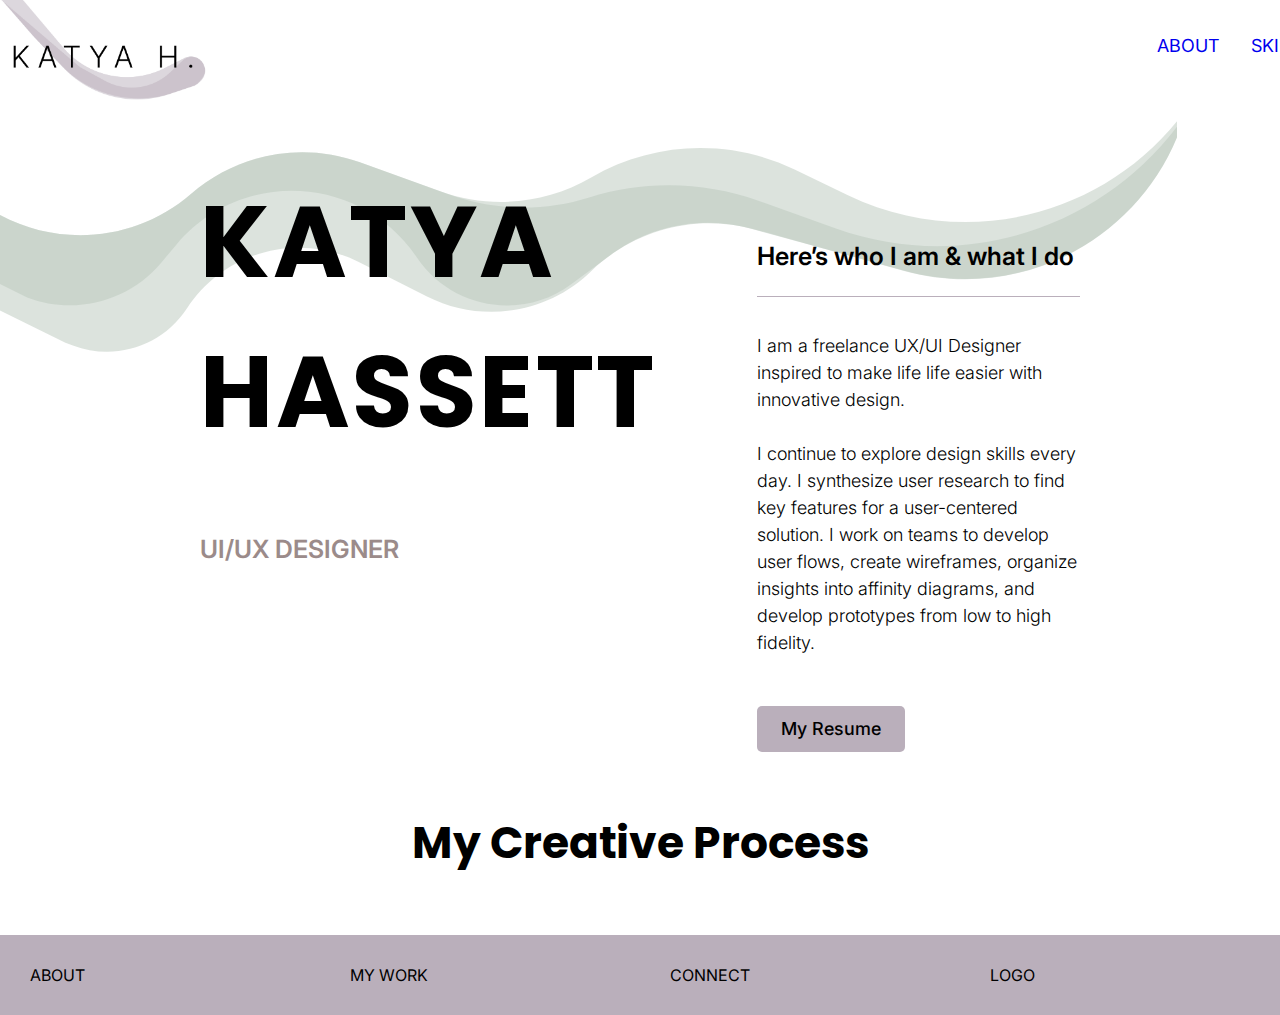
==== index.html @ 723bc956 "skills" ====
<!DOCTYPE html>
<html>
    <head>
        <title>Katya Hassett</title>
        <link rel="stylesheet" href="./style.css"
<link rel="preconnect" href="https://fonts.googleapis.com">
<link rel="preconnect" href="https://fonts.gstatic.com" crossorigin>
<link href="https://fonts.googleapis.com/css2?family=Poppins:wght@400;700&display=swap" rel="stylesheet">
<link rel="preconnect" href="https://fonts.googleapis.com">
<link rel="preconnect" href="https://fonts.gstatic.com" crossorigin>
<link href="https://fonts.googleapis.com/css2?family=Inter:wght@300;400;500;600;700&display=swap" rel="stylesheet">
    </head>

    <body class="mysite">
        <header class="nav">
            <a href="index.html">
                <img id ="logo" src="./images/logo.png" alt="Katya H. Logo">
            </a>

            <ul class="main-nav">
                <li><a href="#">ABOUT</a></li>
                <li><a href="skills.html">SKILLS</a></li>
                <li><a href="myWork.html">WORK</a></li>
                <li><a href="#">CONTACT</a></li>
            </ul>
        </header> 
        <main class="main-content">
            <div id="swirl"> 
                <svg height="496" width="100%" left="109px" position="absolute"
                viewBox="0 0 1440 496" fill="none" xmlns="http://www.w3.org/2000/svg">
                 <path opacity="0.5" d="M-635.546 -806.524L-600.464 -797.242C-524.139 -777.048 -494.987 -684.147 -546.091 -623.966C-564.326 -602.493 -573.39 -574.713 -571.328 -546.617L-530.932 3.82957C-529.333 25.6133 -523.881 46.9405 -514.829 66.8188C-483.574 135.454 -416.501 174.691 -347.272 174.962C-323.124 143.686 -281.341 130.344 -243.001 142.946L-222.844 129.457C-155.665 84.5042 -68.4273 82.9039 0.355499 125.363L105.905 190.518C176.856 234.316 268.036 226.934 331.017 172.294C383.183 127.037 455.743 113.524 520.703 136.969L610.84 169.501C667.039 189.784 729.334 184.155 780.987 154.124C851.05 113.389 936.742 110.006 1009.8 145.089L1069.78 173.891C1208.52 240.518 1367.6 192.579 1450.83 76.5283C1454.19 63.7051 1456.61 50.4302 1458 36.7646L1480.3 -507.457L1452.62 -579.404C1436.49 -621.326 1401.56 -653.204 1358.35 -665.444L1181.42 -715.552C1047.68 -753.429 1076.8 -950.815 1215.78 -948.464C1255.84 -947.786 1292.86 -926.94 1314.22 -893.033L1428.93 -710.891C1465.44 -652.918 1483.49 -585.224 1480.68 -516.769L1480.3 -507.457L1523.56 -395.01C1547.64 -332.418 1552.58 -264.081 1537.73 -198.68L1500.38 -34.0958C1490.98 7.31252 1473.79 44.5124 1450.83 76.5283C1415.08 213.021 1272.93 298.347 1132.11 259.029L965.253 212.443C910.899 197.267 852.614 206.936 806.072 238.851L803.864 240.364C795.97 245.777 788.576 251.884 781.768 258.612C732.617 307.184 657.934 318.933 596.244 287.798L519.504 249.067C451.22 214.603 367.94 237.083 326.274 301.226C298.693 343.685 245.217 361.133 197.902 343.112L189.5 339.912L35 264.132L-234.518 146.189C-237.321 144.962 -240.152 143.882 -243.001 142.946L-244.178 143.733C-276.13 165.113 -311.981 175.101 -347.272 174.962C-351.553 180.507 -355.279 186.615 -358.335 193.242C-385.604 252.398 -463.111 266.927 -509.955 221.665L-589.72 144.592C-638.559 97.4022 -655.335 26.0364 -632.637 -37.9698L-570.357 -213.588C-543.804 -288.465 -584.027 -370.531 -659.475 -395.415C-704.349 -410.215 -738.886 -446.421 -751.553 -491.943L-794.337 -645.696C-821.315 -742.649 -732.834 -832.264 -635.546 -806.524Z" fill="#B9C8BC"/>
                <path opacity="0.5" d="M-635.546 -806.524L-600.464 -797.242C-524.139 -777.048 -494.987 -684.147 -546.091 -623.966C-564.326 -602.493 -573.39 -574.713 -571.328 -546.617L-530.932 3.82957C-529.333 25.6133 -523.881 46.9405 -514.829 66.8188C-483.758 135.05 -417.289 174.228 -348.494 174.954C-324.246 139.016 -278.47 122.728 -236.15 136.887L-234.681 137.378L-222.844 129.457C-155.665 84.5042 -68.4273 82.9039 0.355499 125.363L105.905 190.518C176.856 234.316 268.036 226.934 331.017 172.294C383.183 127.037 455.743 113.524 520.703 136.969L621.23 173.251C672.004 191.576 727.387 192.735 778.883 176.551C840.926 157.052 907.639 158.348 968.878 180.241L1056.19 211.456C1205 264.656 1363.96 207.209 1448.2 85.7129C1452.94 70.0766 1456.26 53.7215 1458 36.7646L1480.3 -507.457L1452.62 -579.404C1436.49 -621.326 1401.56 -653.204 1358.35 -665.444L1181.42 -715.552C1047.68 -753.429 1076.8 -950.815 1215.78 -948.464C1255.84 -947.786 1292.86 -926.94 1314.22 -893.033L1428.93 -710.891C1465.44 -652.918 1483.49 -585.224 1480.68 -516.769L1480.3 -507.457L1523.56 -395.01C1547.64 -332.418 1552.58 -264.081 1537.73 -198.68L1499.95 -32.2079C1490.02 11.552 1472.12 51.2145 1448.2 85.7129C1408.69 216.129 1270.75 296.538 1133.64 258.956L959.83 211.318C916.788 199.52 870.523 204.165 830.553 224.02C821.26 228.635 812.308 234.108 803.974 240.287L758.394 274.082C702.636 315.422 623.645 301.795 584.961 244.163C521.961 150.302 386.515 143.153 313.984 229.861L297.449 249.629C260.673 293.593 200.064 309.401 146.5 289L-7.99998 213.22L-234.681 137.378L-244.178 143.733C-276.499 165.36 -312.809 175.33 -348.494 174.954C-351.423 179.295 -354.038 183.923 -356.295 188.818C-384.562 250.137 -464.902 265.197 -513.458 218.28L-589.72 144.592C-638.559 97.4022 -655.335 26.0364 -632.637 -37.9698L-570.357 -213.588C-543.804 -288.465 -584.027 -370.531 -659.475 -395.415C-704.349 -410.215 -738.886 -446.421 -751.553 -491.943L-794.337 -645.696C-821.315 -742.649 -732.834 -832.264 -635.546 -806.524Z" fill="#B9C8BC"/>
                </svg>
            </div>
                    
            <section class="wrapper">
                <div class="content-left">
                    <h1>KATYA HASSETT</h1>
                    <h2 id ="myTitle">UI/UX DESIGNER</h2>
                </div>
                <div class="content-right">
                    <h2 class="intro">Here’s who I am & what I do</h2>
                    <p>I am a freelance UX/UI Designer inspired to make life life easier with innovative design.<br/><br/>
                        I continue to explore design skills every day. I synthesize user research to find key features for a user-centered solution. I work on teams to develop user flows, create wireframes, organize insights into affinity diagrams, and develop prototypes from low to high fidelity. 
                    </p>
                    <button class="btn-cta">My Resume</button>
                </div>
            </section>
                <div class="CreativeProcess">
                <h4>My Creative Process</h4></div>
        
        <span class="hex"></span>

        </main>

        <footer class="wrapper footer">
            <div class="footer-col">
                <a>About</a> 
            </div>
            <div class="footer-col">
                <a>My Work</a> 
            </div><div class="footer-col">
                <a>Connect</a> 
            </div>
            <div class="footer-col">
                <a>Logo</a> 
            </div>
    
        </footer>

    </body>
</html>
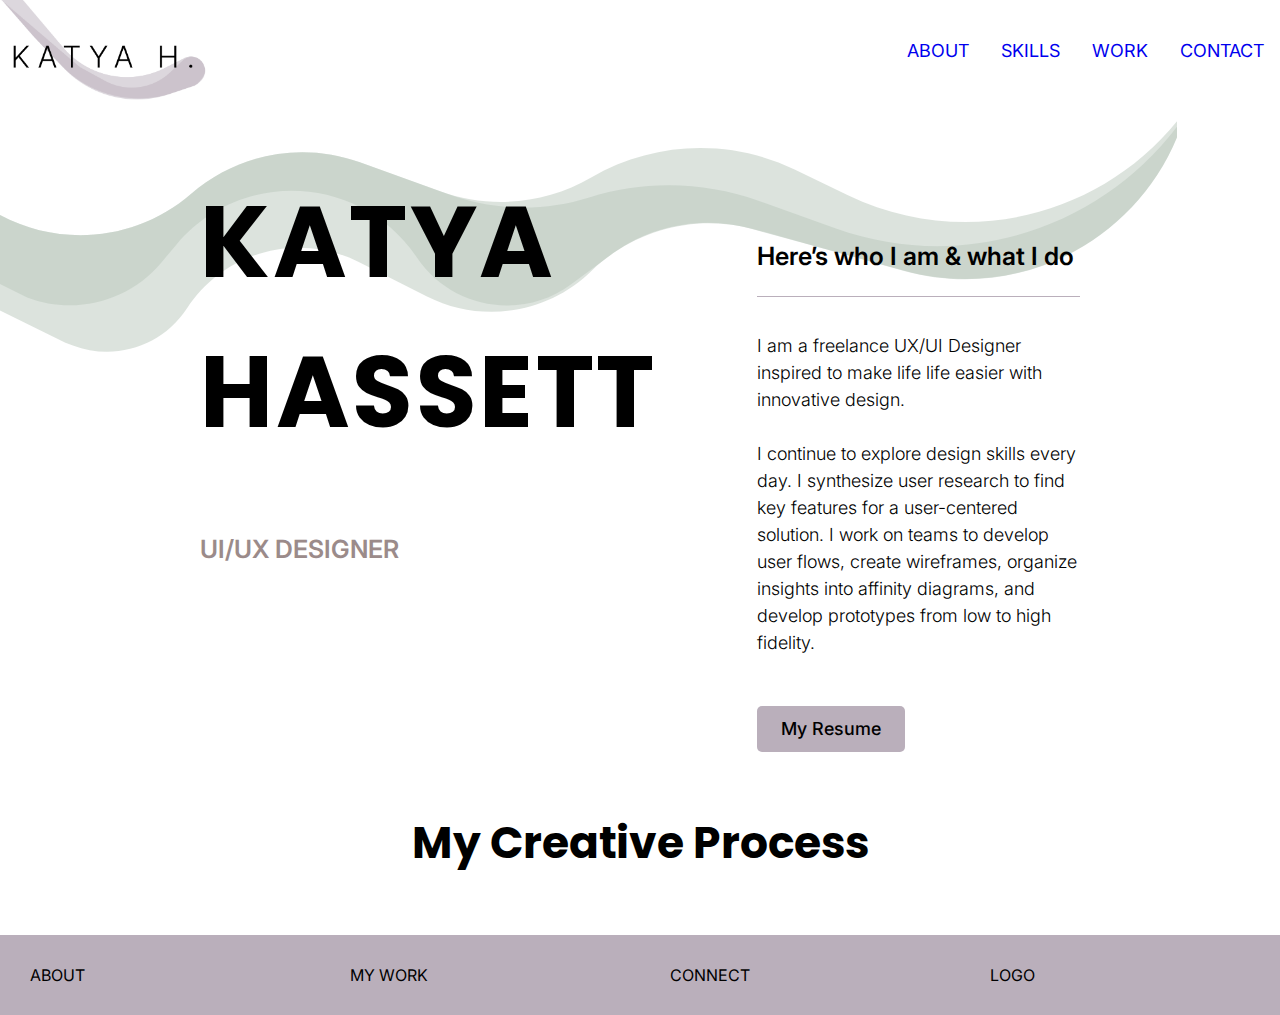
==== commit 1e68fb19: "Tools columns" ====
--- a/index.html
+++ b/index.html
@@ -2,7 +2,7 @@
 <html>
     <head>
         <title>Katya Hassett</title>
-        <link rel="stylesheet" href="./style.css"
+        <link rel="stylesheet" href="./style.css">
 <link rel="preconnect" href="https://fonts.googleapis.com">
 <link rel="preconnect" href="https://fonts.gstatic.com" crossorigin>
 <link href="https://fonts.googleapis.com/css2?family=Poppins:wght@400;700&display=swap" rel="stylesheet">
--- a/style.css
+++ b/style.css
@@ -0,0 +1,325 @@
+/* MEDIA QUERIES */  
+    @media (max-width: 375px){
+        h1{
+            font-family: Poppins;
+            font-style: normal;
+            font-weight: bold;
+            font-size: 48px;
+            line-height: 72px;
+            display: flex;
+            align-items: center;
+            letter-spacing: 0.025em;
+        }
+        h2{
+            font-family: Inter;
+            font-style: normal;
+            font-weight: 600;
+            font-size: 18px;
+            line-height: 22px;
+        }
+        h4{
+            font-family: Poppins;
+            font-style: normal;
+            font-weight: bold;
+            font-size: 20px;
+            line-height: 30px;
+            display: flex;
+            align-items: center;
+        }
+        p{
+            font-family: Inter;
+            font-style: normal;
+            font-weight: normal;
+            font-size: 8px;
+            line-height: 163%;
+        }
+        .wrapper{
+            display: flex;
+            flex-direction:column;
+        }
+    }
+    
+    /*GRIDS*/
+
+    .grid-container {
+        display: grid;
+        grid-template-areas:
+          'main main';
+        grid-gap: 10px;
+        background-color: #2196F3;
+        padding: 10px;
+        } 
+      
+        .item1 { grid-area: header; }
+        .item2 { grid-area: main; }
+        .item3 { grid-area: right; }
+        .item4 { grid-area: footer; }
+    
+    #swirl{
+            position: absolute;
+            width: 100%;
+            z-index: -999;
+            top: 13px;
+            left: -103px;
+    }
+    
+    /* STYLING */
+
+    h1{
+        font-family: Poppins;
+        font-style: normal;
+        font-weight: bold;
+        font-size: 100px;
+        line-height: 150px;
+        letter-spacing: 0.025em;
+    }
+    
+    h2{
+        font-family: Inter;
+        font-style: normal;
+        font-weight: 600;
+        font-size: 25px;
+        line-height: 30px;
+    }
+    
+    h3{
+        font-family: Inter;
+        font-style: normal;
+        font-weight: 600;
+        font-size: 25px;
+        line-height: 30px;
+    }
+    
+    h4{
+        font-family: Poppins;
+        font-style: normal;
+        font-weight: bold;
+        font-size: 44px;
+        line-height: 66px;
+    }
+
+    p{
+        font-family: Inter;
+        font-style: normal;
+        font-weight: 300;
+        font-size: 18px;
+        line-height: 150%;
+    }
+
+    /* PAGE LAYOUT */
+
+    .mysite{
+        display: flex;
+        min-height: 100vh;
+        flex-direction: column;
+        margin: 0px;
+    }
+
+    .content-left{
+        width: 50%;
+        padding:0 0 0 200px;
+    }
+
+    .content-right{
+        width: 50%;
+        padding: 120px 200px 0px 100px;
+    }
+    
+    #myTitle{
+        color: #9B8B8A;
+    }    
+
+    /* NAVIGATION BAR */
+    
+    .nav{
+        width:100%;
+        padding: 0%;
+        display: flex;
+        font-family: "Inter", sans-serif;
+        font-size: 18px;
+        flex-direction: row;
+    }
+    
+    a {
+        text-decoration: none;
+    }
+    
+    .main-nav{
+        display: flex;
+        flex-direction: row; 
+        justify-content: end;
+        align-items: center;
+        width: 83%;
+    }
+
+    #logo{
+        margin: 0px;
+        height: 100px;
+        text-align: center;
+        float: left;
+    }
+    
+    .header {
+            flex-direction: row;
+            justify-content: left;
+            width: 80%;
+            margin: 0 auto;
+            max-width: 1150px;
+        }
+    
+    li {
+        float: right;
+        display: block;
+        color: black;
+        text-align: center;
+        padding: 16px;
+        text-decoration: none;
+    }
+
+    ul{
+        width: 100%;
+        margin-left: auto;
+        list-style-type: none;
+        margin: 0;
+        padding: 0;
+        overflow: hidden;
+    }
+    
+    .wrapper{
+        display: flex;
+        flex-direction: row;
+    }
+    
+       
+    .intro{
+        padding:0 0 25px 0;
+        border-bottom: 1px solid #BAAFBB;
+        margin-bottom: 35px;
+    }
+/*
+    .hex {
+        margin-top: 30px;
+        width: 104px;
+        height: 60px;
+        background-color: red;
+        color: red;
+        position: relative;
+        display: inline-block;
+    }
+    .hex:before {
+        content: " ";
+        border-bottom: 30px solid;
+        border-color: inherit;
+        border-left: 100px solid transparent;
+        border-right: 100px solid transparent;
+        position: absolute;
+        top: -30px;
+    }
+    .hex:after {
+        content: "";
+        position: absolute;
+        bottom: -30px;
+        border-top: 30px solid;
+        border-color: inherit;
+        border-left: 100px solid transparent;
+        border-right: 100px solid transparent;
+    }
+*/ 
+    /* BUTTONS */
+
+    .btn-cta{
+        border: 1px transparent;
+        background-color: #BAAFBB;
+        font-size: 18px;
+        margin-top: 50px;
+
+        /* Auto Layout */
+        display: flex;
+        justify-content: center;
+        align-items: center;
+        padding: 12px 24px;
+        border-radius: 5px;
+
+        font-family: Inter;
+        font-style: normal;
+        font-weight: 500;
+        font-size: 18px;
+        line-height: 22px;
+
+        align-items: center;
+        text-align: center;
+
+        color: #000000;
+    }
+    
+    .btn-cta:hover {
+
+        border: 1px solid #896E8B;
+        background: #FFFFFF;
+
+    }
+
+    .CreativeProcess{
+        text-align: center;
+    }
+
+    .footer{
+        font-family: Inter;
+        background-color: #BAAFBB;
+        width: 100%;
+        color: black;
+        text-transform: uppercase;
+    }
+
+    .footer-col{
+        width: 25%;
+        padding: 30px;
+    }
+
+    .m-a{
+        margin: auto;
+    } 
+    
+    /* Create four equal columns that floats next to each other */
+    .row {
+    width: 33%;
+    flex-grow: 1;
+    display: flex;
+    flex-direction: column;
+    justify-content: space-between;
+    }
+    
+    /* Content */
+    .content {
+    background-color: white;
+    padding: 50px;
+    display:flex;
+    flex-direction: column;
+    align-items: center;
+    }
+
+    .casestudy{
+        margin: auto;
+        align-items:center;
+    }
+
+/* TOOLS */
+
+    .container{
+        justify-content: space-around;
+        padding: 30px;
+        align-self: flex
+    }
+    .column-tools-top{
+        width: 33%;
+    }
+
+    .colum-tools-bottom{
+        width: 50%;
+    }
+    .svg{
+        width: 200px;
+        height: 185px;
+        background-color: #B9C8BC;
+        border-radius: 50%;
+    }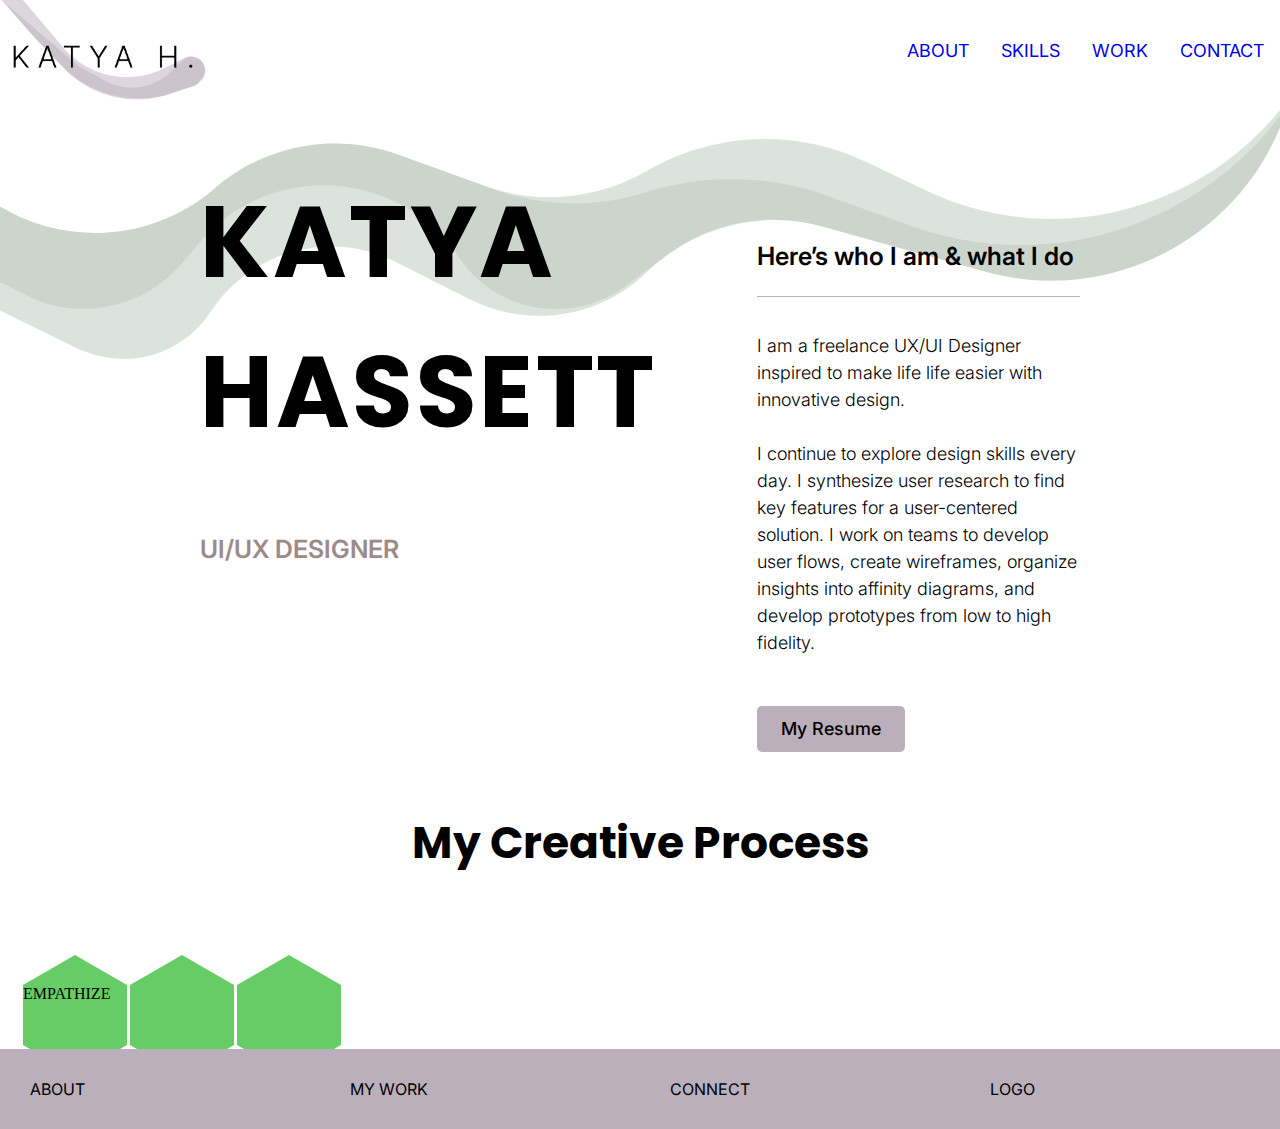
==== commit 61f7bc94: "Hexagons take 1" ====
--- a/index.html
+++ b/index.html
@@ -46,11 +46,32 @@
                     <button class="btn-cta">My Resume</button>
                 </div>
             </section>
-                <div class="CreativeProcess">
-                <h4>My Creative Process</h4></div>
-        
-        <span class="hex"></span>
 
+            <div class="CreativeProcess">
+                <h4>My Creative Process</h4>
+            </div>
+
+            <div class="hex-row">
+                <div class="hex">
+                    <div class="top"></div>
+                    <div class="middle">
+                        <span>EMPATHIZE</span>
+                    </div>
+                    <div class="bottom"></div>
+                </div>
+            
+                <div class="hex">
+                    <div class="top"></div>
+                    <div class="middle"></div>
+                    <div class="bottom"></div>
+                </div>
+            
+                <div class="hex">
+                    <div class="top"></div>
+                    <div class="middle"></div>
+                    <div class="bottom"></div>
+                </div>
+            </div>
         </main>
 
         <footer class="wrapper footer">
--- a/style.css
+++ b/style.css
@@ -57,7 +57,6 @@
     
     #swirl{
             position: absolute;
-            width: 100%;
             z-index: -999;
             top: 13px;
             left: -103px;
@@ -196,35 +195,8 @@
         border-bottom: 1px solid #BAAFBB;
         margin-bottom: 35px;
     }
-/*
-    .hex {
-        margin-top: 30px;
-        width: 104px;
-        height: 60px;
-        background-color: red;
-        color: red;
-        position: relative;
-        display: inline-block;
-    }
-    .hex:before {
-        content: " ";
-        border-bottom: 30px solid;
-        border-color: inherit;
-        border-left: 100px solid transparent;
-        border-right: 100px solid transparent;
-        position: absolute;
-        top: -30px;
-    }
-    .hex:after {
-        content: "";
-        position: absolute;
-        bottom: -30px;
-        border-top: 30px solid;
-        border-color: inherit;
-        border-left: 100px solid transparent;
-        border-right: 100px solid transparent;
-    }
-*/ 
+
+    
     /* BUTTONS */
 
     .btn-cta{
@@ -287,6 +259,7 @@
     display: flex;
     flex-direction: column;
     justify-content: space-between;
+    align-items: baseline;
     }
     
     /* Content */
@@ -308,18 +281,65 @@
     .container{
         justify-content: space-around;
         padding: 30px;
-        align-self: flex
+        align-items: baseline;
     }
     .column-tools-top{
         width: 33%;
-    }
-
-    .colum-tools-bottom{
+        padding: 50px;
+        text-align: center;
+    }
+
+    .column-tools-bottom{
         width: 50%;
+        padding: 50px;
+        text-align: center;
     }
     .svg{
-        width: 200px;
-        height: 185px;
+        width: 59px;
+        height: 59px;
         background-color: #B9C8BC;
         border-radius: 50%;
+        margin: auto;
+    }
+
+    .svg-wrapper{
+        width: 200px;
+        height: 200px;
+        background-color: #B9C8BC;
+        border-radius: 50%;
+        margin: auto;
+        display: flex;
+    }
+
+    /* HEXAGONS */
+
+    .hex {
+        float: left;
+        margin-left: 3px;
+        margin-bottom: -26px;
+    }
+    .hex .top {
+        width: 0;
+        border-bottom: 30px solid #6C6;
+        border-left: 52px solid transparent;
+        border-right: 52px solid transparent;
+    }
+    .hex .middle {
+        width: 104px;
+        height: 60px;
+        background: #6C6;
+    }
+    .hex .bottom {
+        width: 0;
+        border-top: 30px solid #6C6;
+        border-left: 52px solid transparent;
+        border-right: 52px solid transparent;
+    }
+    .hex-row {
+        clear: left;
+        width: 100%;
+        padding: 20px;
+    }
+    .hex-row.even {
+        margin-left: 53px;
     }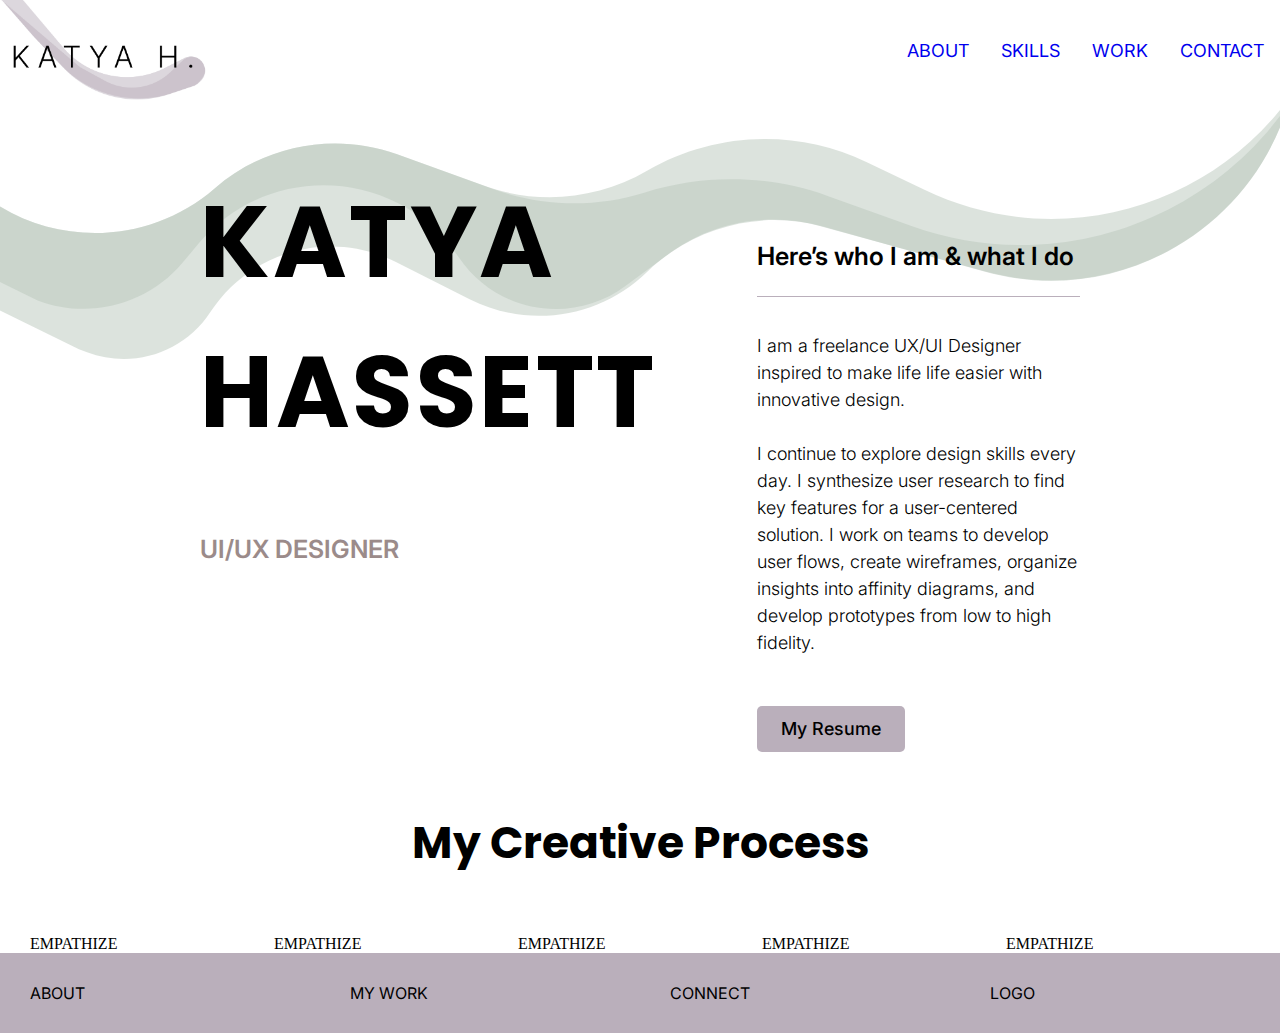
==== commit 31d2d2fd: "hexagon pngs" ====
--- a/index.html
+++ b/index.html
@@ -51,25 +51,25 @@
                 <h4>My Creative Process</h4>
             </div>
 
-            <div class="hex-row">
-                <div class="hex">
-                    <div class="top"></div>
-                    <div class="middle">
-                        <span>EMPATHIZE</span>
-                    </div>
-                    <div class="bottom"></div>
+            <div class="wrapper-hex">
+                <div class="hex-col">
+                    <span>EMPATHIZE</span>
                 </div>
             
-                <div class="hex">
-                    <div class="top"></div>
-                    <div class="middle"></div>
-                    <div class="bottom"></div>
+                <div class="hex-col">
+                    <span>EMPATHIZE</span>
                 </div>
             
-                <div class="hex">
-                    <div class="top"></div>
-                    <div class="middle"></div>
-                    <div class="bottom"></div>
+                <div class="hex-col">
+                    <span>EMPATHIZE</span>
+                </div>
+
+                <div class="hex-col">
+                    <span>EMPATHIZE</span>
+                </div>
+
+                <div class="hex-col">
+                    <span>EMPATHIZE</span>
                 </div>
             </div>
         </main>
--- a/style.css
+++ b/style.css
@@ -35,7 +35,7 @@
         }
         .wrapper{
             display: flex;
-            flex-direction:column;
+            flex-direction: column;
         }
     }
     
@@ -313,33 +313,13 @@
 
     /* HEXAGONS */
 
-    .hex {
-        float: left;
-        margin-left: 3px;
-        margin-bottom: -26px;
-    }
-    .hex .top {
-        width: 0;
-        border-bottom: 30px solid #6C6;
-        border-left: 52px solid transparent;
-        border-right: 52px solid transparent;
-    }
-    .hex .middle {
-        width: 104px;
-        height: 60px;
-        background: #6C6;
-    }
-    .hex .bottom {
-        width: 0;
-        border-top: 30px solid #6C6;
-        border-left: 52px solid transparent;
-        border-right: 52px solid transparent;
-    }
-    .hex-row {
-        clear: left;
-        width: 100%;
-        padding: 20px;
-    }
-    .hex-row.even {
-        margin-left: 53px;
-    }+    .wrapper-hex {
+        display: flex;
+        flex-direction: row;
+        margin: 0 30px;
+    }
+      
+    .hex-col {
+        background-image: url("./images/Hexagon_blank.png");
+        width: 20%;
+    }
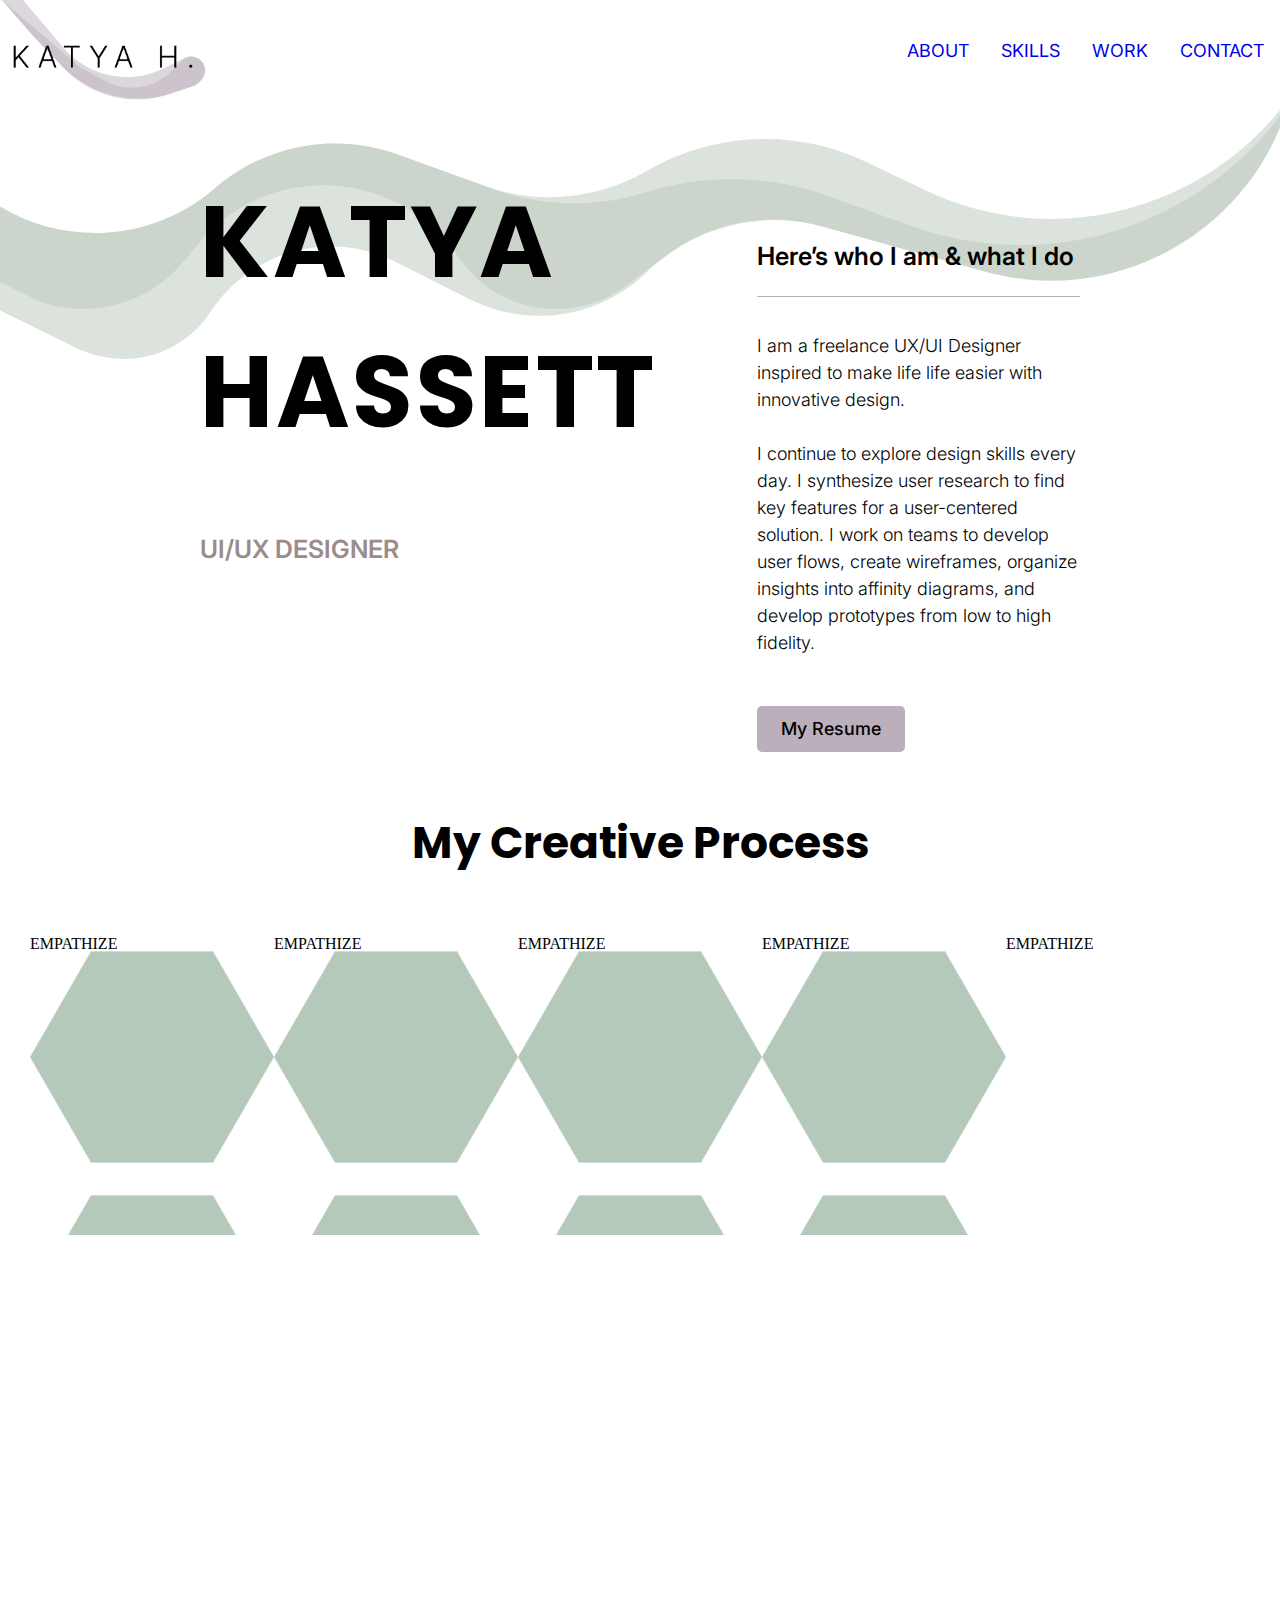
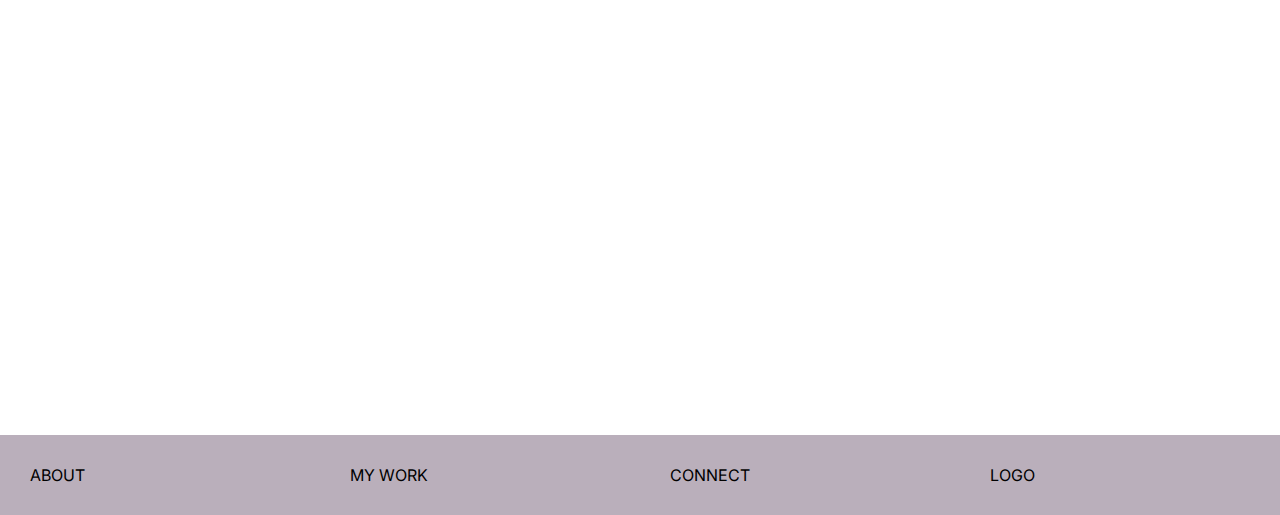
==== commit 7265c7a1: "Ed.gov linked in My work, added hexagon images." ====
--- a/index.html
+++ b/index.html
@@ -52,19 +52,19 @@
             </div>
 
             <div class="wrapper-hex">
-                <div class="hex-col">
+                <div class="hex-col hex">
                     <span>EMPATHIZE</span>
                 </div>
             
-                <div class="hex-col">
+                <div class="hex-col hex">
                     <span>EMPATHIZE</span>
                 </div>
             
-                <div class="hex-col">
+                <div class="hex-col hex">
                     <span>EMPATHIZE</span>
                 </div>
 
-                <div class="hex-col">
+                <div class="hex-col hex">
                     <span>EMPATHIZE</span>
                 </div>
 
--- a/style.css
+++ b/style.css
@@ -316,10 +316,21 @@
     .wrapper-hex {
         display: flex;
         flex-direction: row;
-        margin: 0 30px;
+        margin: 0 30px 100px 30px;
     }
       
     .hex-col {
+        width: 20%;
+        height: 1000px;
+    }
+
+    .hex{    
+        height: 300px;
         background-image: url("./images/Hexagon_blank.png");
-        width: 20%;
-    }
+        background-size: 100%;
+    }
+
+    .hex-top{
+        width: 33%;
+    }
+    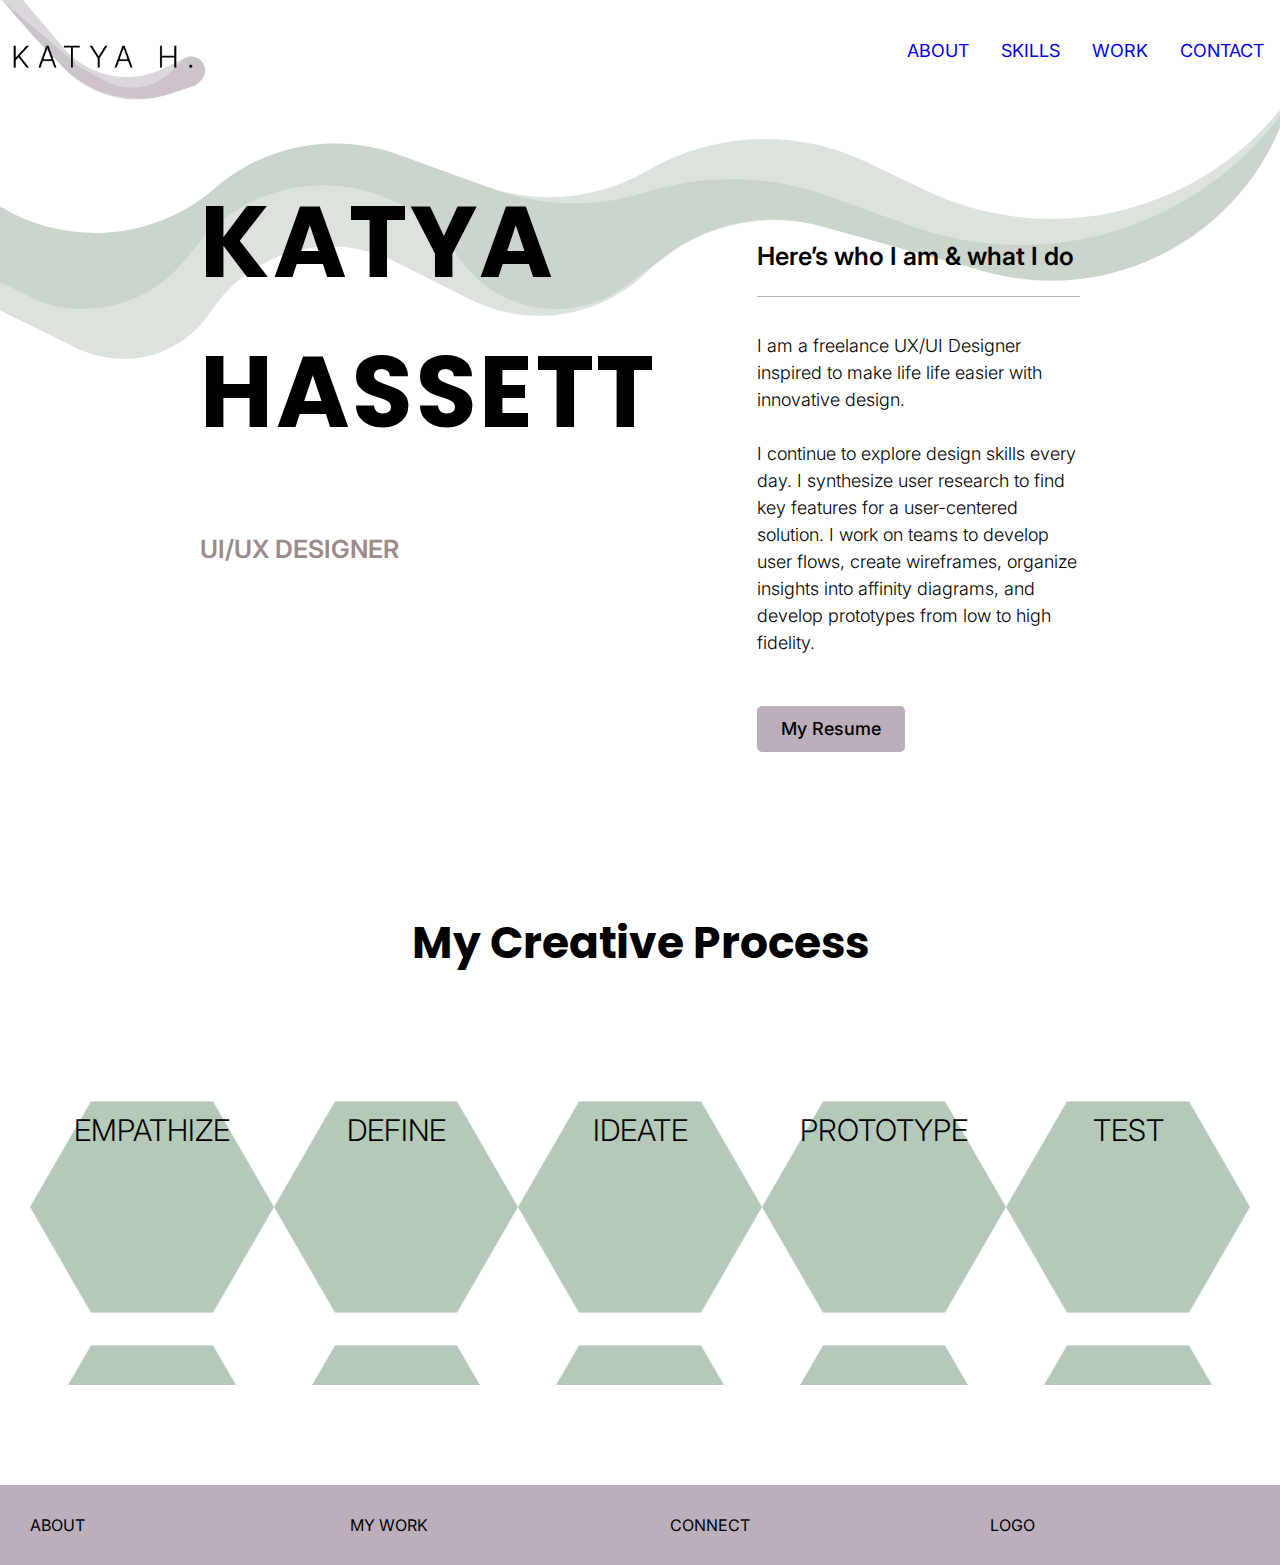
==== commit c12b2d6b: "Hexagon hovering" ====
--- a/index.html
+++ b/index.html
@@ -53,27 +53,27 @@
 
             <div class="wrapper-hex">
                 <div class="hex-col hex">
-                    <span>EMPATHIZE</span>
+                    <h3>EMPATHIZE</h3>
                 </div>
             
                 <div class="hex-col hex">
-                    <span>EMPATHIZE</span>
+                    <h3>DEFINE</h3>
                 </div>
             
                 <div class="hex-col hex">
-                    <span>EMPATHIZE</span>
+                    <h3>IDEATE</h3>
                 </div>
 
                 <div class="hex-col hex">
-                    <span>EMPATHIZE</span>
+                    <h3>PROTOTYPE</h3>
                 </div>
 
-                <div class="hex-col">
-                    <span>EMPATHIZE</span>
+                <div class="hex-col hex">
+                    <h3>TEST</h3>
                 </div>
             </div>
         </main>
-
+        
         <footer class="wrapper footer">
             <div class="footer-col">
                 <a>About</a> 
--- a/style.css
+++ b/style.css
@@ -84,8 +84,8 @@
     h3{
         font-family: Inter;
         font-style: normal;
-        font-weight: 600;
-        font-size: 25px;
+        font-weight: 300;
+        font-size: 30px;
         line-height: 30px;
     }
     
@@ -233,6 +233,7 @@
 
     .CreativeProcess{
         text-align: center;
+        padding: 100px 0px 50px 0px;
     }
 
     .footer{
@@ -321,16 +322,22 @@
       
     .hex-col {
         width: 20%;
-        height: 1000px;
+        height: 500px;
     }
 
     .hex{    
         height: 300px;
         background-image: url("./images/Hexagon_blank.png");
         background-size: 100%;
+        text-align: center;
+        vertical-align: middle;
     }
 
     .hex-top{
         width: 33%;
     }
-    +    
+    .hex:hover{
+        background-image: url("./images/hexagon-dark.png");
+        color: white;
+    }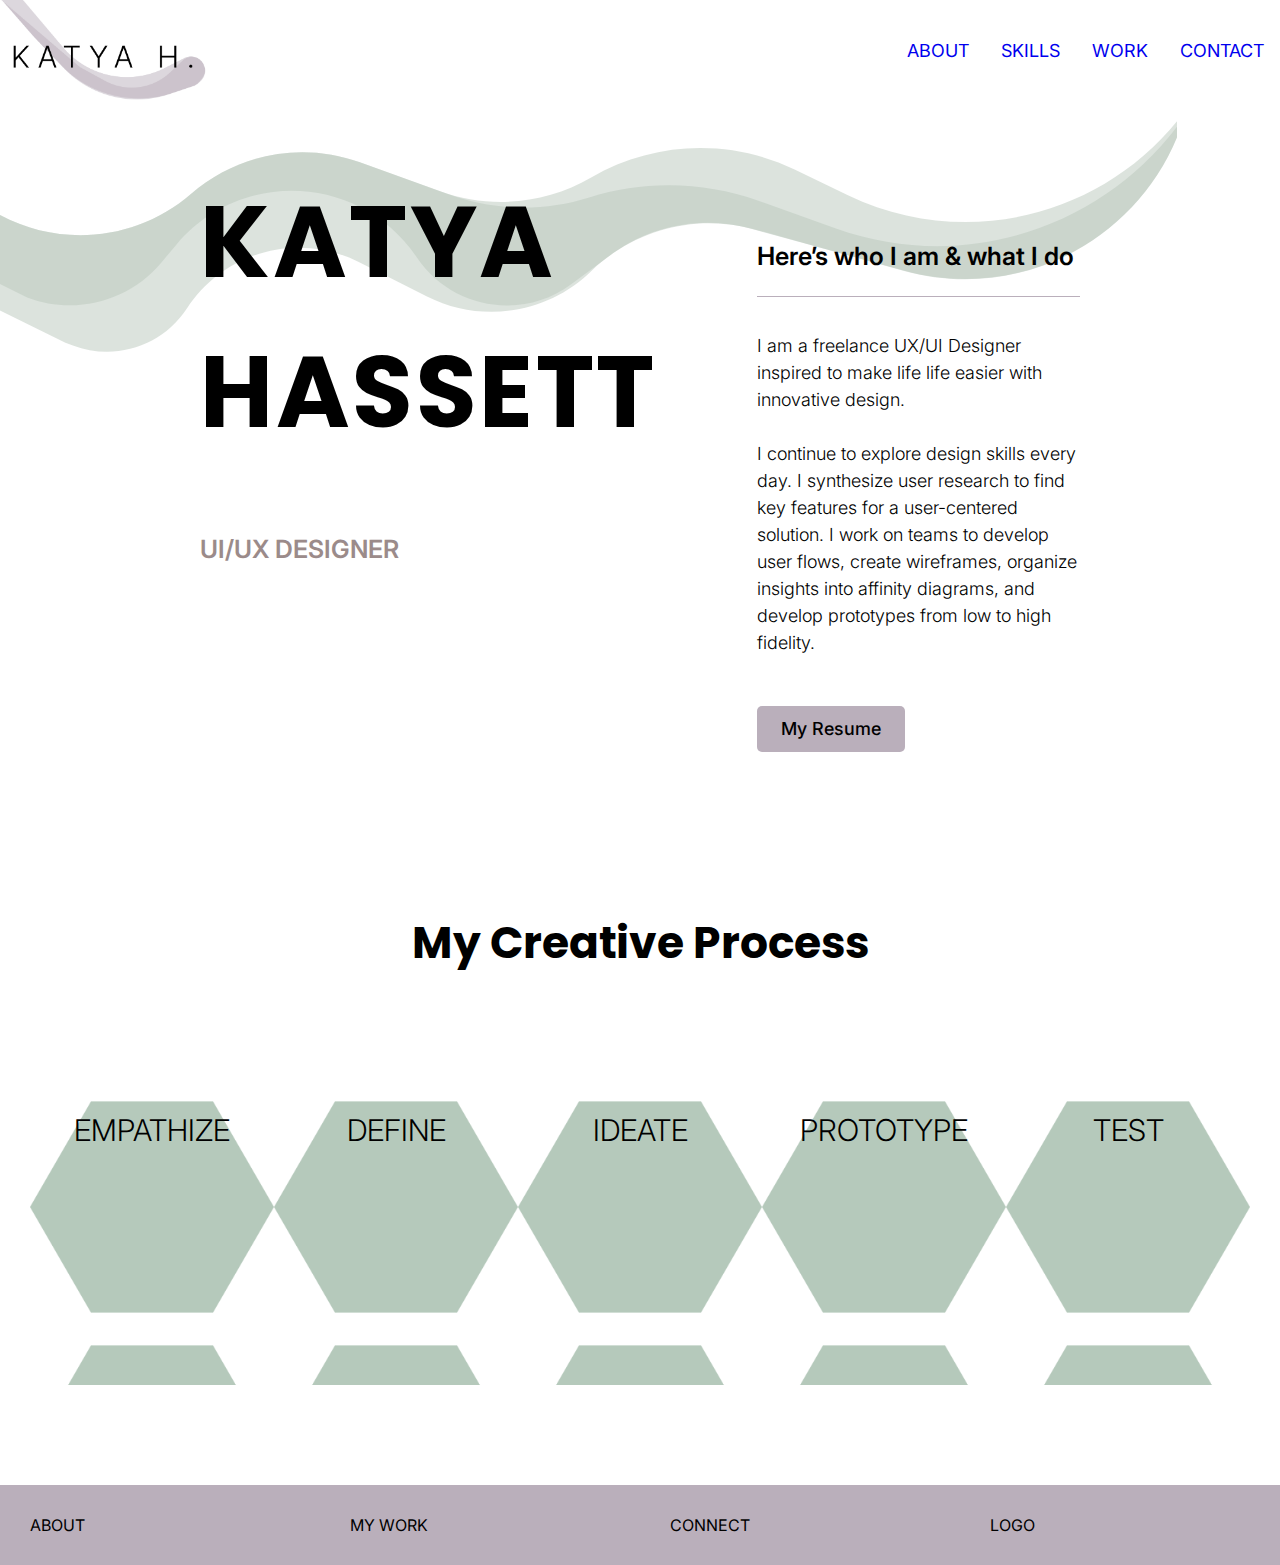
==== commit 1d4fab4f: "media q?" ====
--- a/index.html
+++ b/index.html
@@ -25,7 +25,7 @@
             </ul>
         </header> 
         <main class="main-content">
-            <div id="swirl"> 
+            <div class="swirl"> 
                 <svg height="496" width="100%" left="109px" position="absolute"
                 viewBox="0 0 1440 496" fill="none" xmlns="http://www.w3.org/2000/svg">
                  <path opacity="0.5" d="M-635.546 -806.524L-600.464 -797.242C-524.139 -777.048 -494.987 -684.147 -546.091 -623.966C-564.326 -602.493 -573.39 -574.713 -571.328 -546.617L-530.932 3.82957C-529.333 25.6133 -523.881 46.9405 -514.829 66.8188C-483.574 135.454 -416.501 174.691 -347.272 174.962C-323.124 143.686 -281.341 130.344 -243.001 142.946L-222.844 129.457C-155.665 84.5042 -68.4273 82.9039 0.355499 125.363L105.905 190.518C176.856 234.316 268.036 226.934 331.017 172.294C383.183 127.037 455.743 113.524 520.703 136.969L610.84 169.501C667.039 189.784 729.334 184.155 780.987 154.124C851.05 113.389 936.742 110.006 1009.8 145.089L1069.78 173.891C1208.52 240.518 1367.6 192.579 1450.83 76.5283C1454.19 63.7051 1456.61 50.4302 1458 36.7646L1480.3 -507.457L1452.62 -579.404C1436.49 -621.326 1401.56 -653.204 1358.35 -665.444L1181.42 -715.552C1047.68 -753.429 1076.8 -950.815 1215.78 -948.464C1255.84 -947.786 1292.86 -926.94 1314.22 -893.033L1428.93 -710.891C1465.44 -652.918 1483.49 -585.224 1480.68 -516.769L1480.3 -507.457L1523.56 -395.01C1547.64 -332.418 1552.58 -264.081 1537.73 -198.68L1500.38 -34.0958C1490.98 7.31252 1473.79 44.5124 1450.83 76.5283C1415.08 213.021 1272.93 298.347 1132.11 259.029L965.253 212.443C910.899 197.267 852.614 206.936 806.072 238.851L803.864 240.364C795.97 245.777 788.576 251.884 781.768 258.612C732.617 307.184 657.934 318.933 596.244 287.798L519.504 249.067C451.22 214.603 367.94 237.083 326.274 301.226C298.693 343.685 245.217 361.133 197.902 343.112L189.5 339.912L35 264.132L-234.518 146.189C-237.321 144.962 -240.152 143.882 -243.001 142.946L-244.178 143.733C-276.13 165.113 -311.981 175.101 -347.272 174.962C-351.553 180.507 -355.279 186.615 -358.335 193.242C-385.604 252.398 -463.111 266.927 -509.955 221.665L-589.72 144.592C-638.559 97.4022 -655.335 26.0364 -632.637 -37.9698L-570.357 -213.588C-543.804 -288.465 -584.027 -370.531 -659.475 -395.415C-704.349 -410.215 -738.886 -446.421 -751.553 -491.943L-794.337 -645.696C-821.315 -742.649 -732.834 -832.264 -635.546 -806.524Z" fill="#B9C8BC"/>
@@ -73,7 +73,7 @@
                 </div>
             </div>
         </main>
-        
+
         <footer class="wrapper footer">
             <div class="footer-col">
                 <a>About</a> 
--- a/style.css
+++ b/style.css
@@ -1,43 +1,4 @@
-/* MEDIA QUERIES */  
-    @media (max-width: 375px){
-        h1{
-            font-family: Poppins;
-            font-style: normal;
-            font-weight: bold;
-            font-size: 48px;
-            line-height: 72px;
-            display: flex;
-            align-items: center;
-            letter-spacing: 0.025em;
-        }
-        h2{
-            font-family: Inter;
-            font-style: normal;
-            font-weight: 600;
-            font-size: 18px;
-            line-height: 22px;
-        }
-        h4{
-            font-family: Poppins;
-            font-style: normal;
-            font-weight: bold;
-            font-size: 20px;
-            line-height: 30px;
-            display: flex;
-            align-items: center;
-        }
-        p{
-            font-family: Inter;
-            font-style: normal;
-            font-weight: normal;
-            font-size: 8px;
-            line-height: 163%;
-        }
-        .wrapper{
-            display: flex;
-            flex-direction: column;
-        }
-    }
+
     
     /*GRIDS*/
 
@@ -55,9 +16,10 @@
         .item3 { grid-area: right; }
         .item4 { grid-area: footer; }
     
-    #swirl{
+    .swirl{
             position: absolute;
             z-index: -999;
+            width: 100%; 
             top: 13px;
             left: -103px;
     }
@@ -228,7 +190,7 @@
 
         border: 1px solid #896E8B;
         background: #FFFFFF;
-
+        cursor: pointer;
     }
 
     .CreativeProcess{
@@ -281,23 +243,22 @@
 
     .container{
         justify-content: space-around;
-        padding: 30px;
         align-items: baseline;
     }
     .column-tools-top{
         width: 33%;
-        padding: 50px;
+        padding: 50px 0px;
         text-align: center;
     }
 
     .column-tools-bottom{
         width: 50%;
-        padding: 50px;
+        padding: 0px 0px 50px 0px;
         text-align: center;
     }
     .svg{
-        width: 59px;
-        height: 59px;
+        width: 80px;
+        height: 80px;
         background-color: #B9C8BC;
         border-radius: 50%;
         margin: auto;
@@ -330,7 +291,6 @@
         background-image: url("./images/Hexagon_blank.png");
         background-size: 100%;
         text-align: center;
-        vertical-align: middle;
     }
 
     .hex-top{
@@ -340,4 +300,53 @@
     .hex:hover{
         background-image: url("./images/hexagon-dark.png");
         color: white;
+    }
+
+
+    /* MEDIA QUERIES */  
+    @media only screen and (max-width: 600){
+        
+        main{
+            display: flex;
+            flex-direction: column;
+        }
+    
+
+        h1{
+            font-family: Poppins;
+            font-style: normal;
+            font-weight: bold;
+            font-size: 48px;
+            line-height: 72px;
+            display: flex;
+            align-items: center;
+            letter-spacing: 0.025em;
+        }
+        h2{
+            font-family: Inter;
+            font-style: normal;
+            font-weight: 600;
+            font-size: 18px;
+            line-height: 22px;
+        }
+        h4{
+            font-family: Poppins;
+            font-style: normal;
+            font-weight: bold;
+            font-size: 20px;
+            line-height: 30px;
+            display: flex;
+            align-items: center;
+        }
+        p{
+            font-family: Inter;
+            font-style: normal;
+            font-weight: normal;
+            font-size: 8px;
+            line-height: 163%;
+        }
+        .wrapper{
+            display: flex;
+            flex-direction: column;
+        }
     }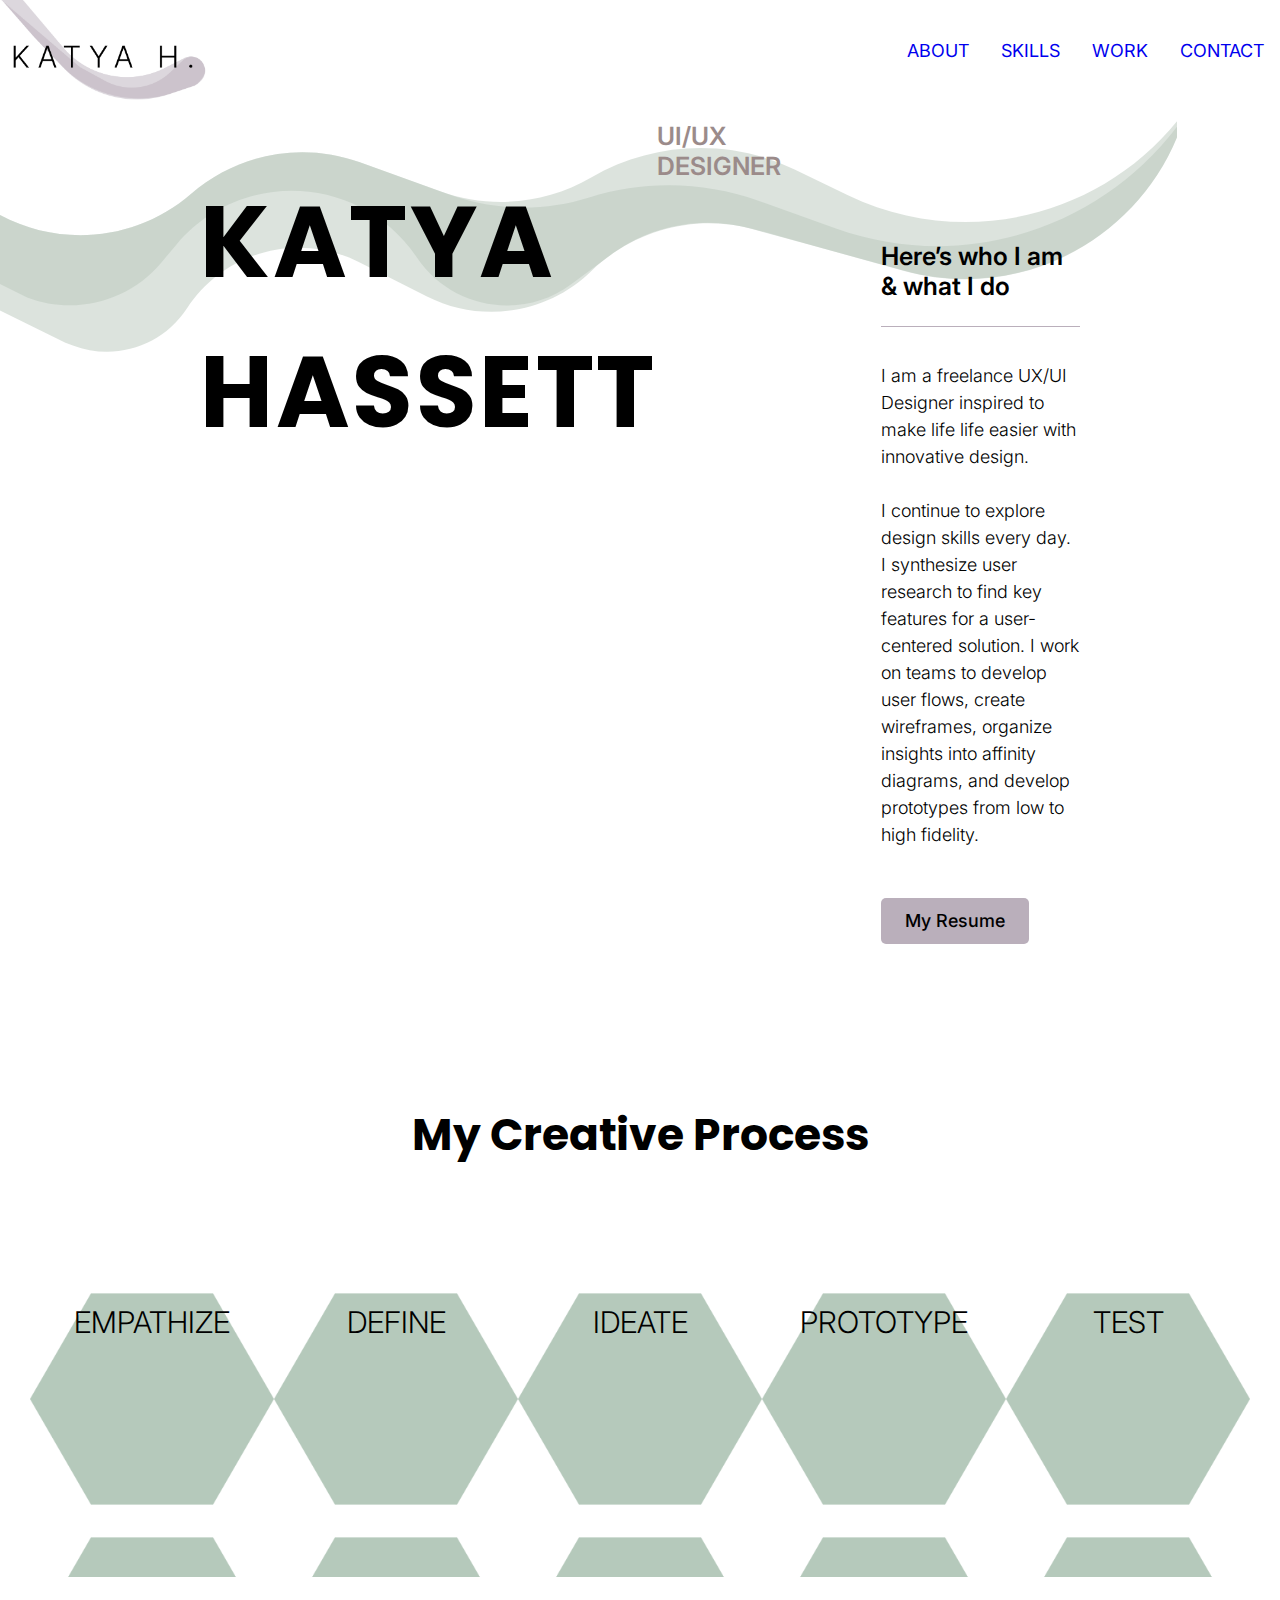
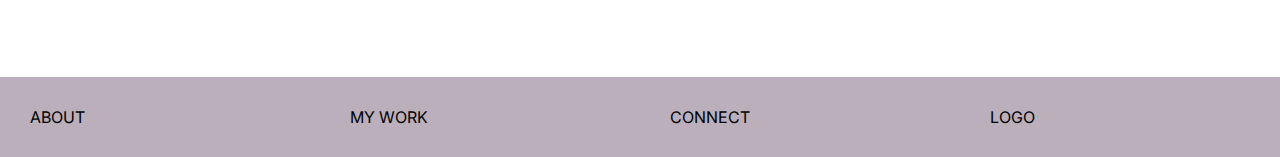
==== commit 51df0d0f: "HW 18 changes" ====
--- a/index.html
+++ b/index.html
@@ -34,7 +34,7 @@
             </div>
                     
             <section class="wrapper">
-                <div class="content-left">
+                <div class="content-left wrapper">
                     <h1>KATYA HASSETT</h1>
                     <h2 id ="myTitle">UI/UX DESIGNER</h2>
                 </div>
